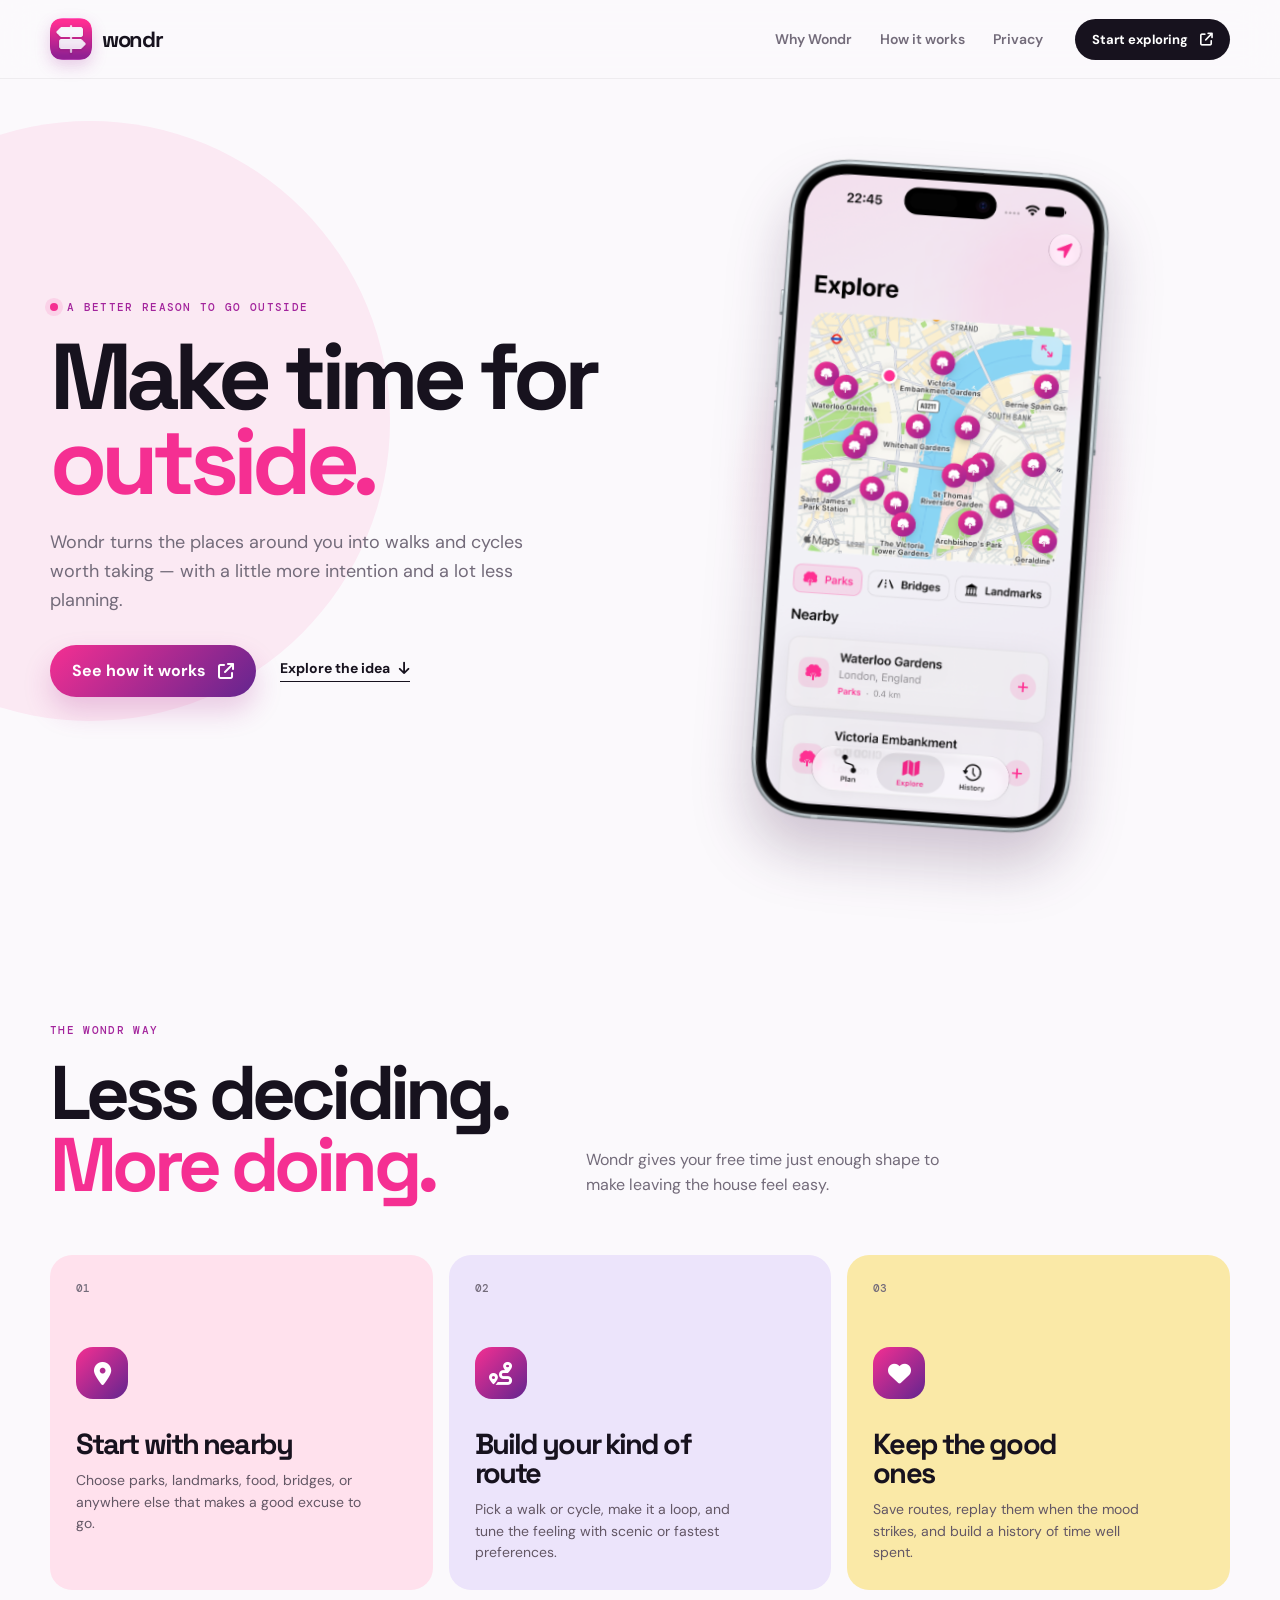
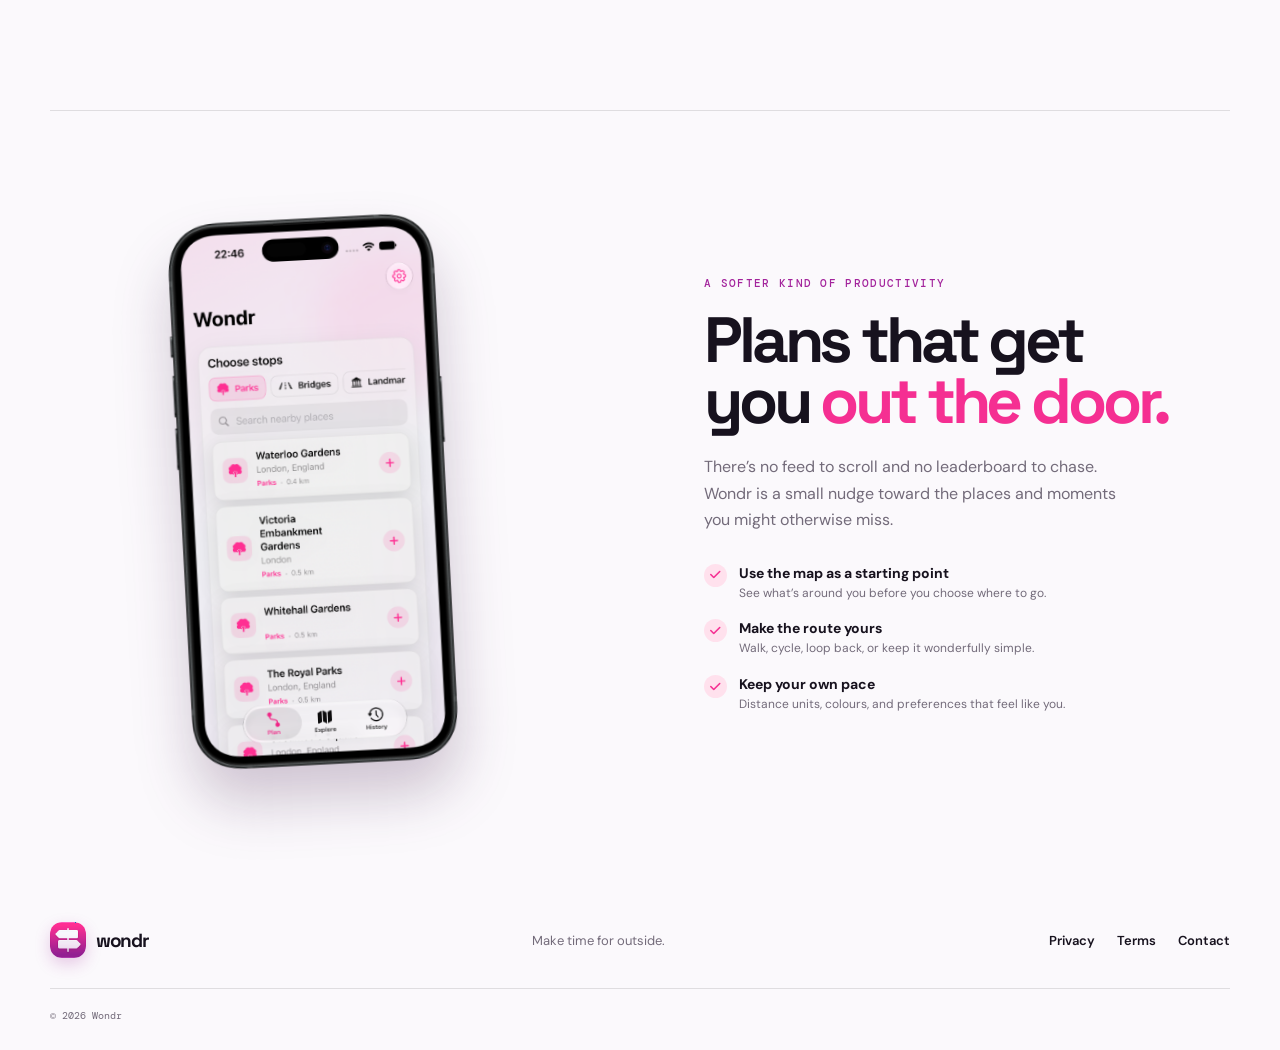
==== index.html @ 444fb749 "initial push" ====
<!doctype html>
<html lang="en">
<head>
  <meta charset="utf-8">
  <meta name="viewport" content="width=device-width, initial-scale=1">
  <meta name="theme-color" content="#f52f92">
  <meta name="description" content="Wondr turns nearby places into walks and cycles worth taking.">
  <title>Wondr — Make time for outside</title>
  <link rel="icon" type="image/svg+xml" href="src/favicon/favicon.svg">
  <link rel="icon" type="image/png" sizes="96x96" href="src/favicon/favicon-96x96.png">
  <link rel="shortcut icon" href="src/favicon/favicon.ico">
  <link rel="apple-touch-icon" sizes="180x180" href="src/favicon/apple-touch-icon.png">
  <link rel="manifest" href="src/favicon/site.webmanifest">
  <link rel="stylesheet" href="https://cdnjs.cloudflare.com/ajax/libs/font-awesome/6.7.2/css/all.min.css">
  <link rel="stylesheet" href="style.css">
</head>
<body>
  <div class="site-shell">
    <header class="site-header" data-header>
      <a class="brand" href="index.html" aria-label="Wondr home"><img src="src/icon/logo.png" alt="" width="42" height="42"><span>wondr</span></a>
      <button class="menu-toggle" type="button" aria-expanded="false" aria-controls="site-nav" data-menu-toggle><span class="sr-only">Open navigation</span><span></span><span></span></button>
      <nav class="site-nav" id="site-nav" aria-label="Main navigation" data-nav><a href="#features">Why Wondr</a><a href="#how-it-works">How it works</a><a href="privacy.html">Privacy</a></nav>
      <a class="header-cta" href="#start">Start exploring <i class="fa-solid fa-arrow-up-right-from-square" aria-hidden="true"></i></a>
    </header>

    <main>
      <section class="hero section-pad" id="start">
        <div class="hero-copy reveal">
          <p class="eyebrow"><span class="eyebrow-dot"></span> A better reason to go outside</p>
          <h1>Make time for <em>outside.</em></h1>
          <p class="hero-lede">Wondr turns the places around you into walks and cycles worth taking — with a little more intention and a lot less planning.</p>
          <div class="hero-actions"><a class="button button-primary" href="#how-it-works">See how it works <i class="fa-solid fa-arrow-up-right-from-square" aria-hidden="true"></i></a><a class="text-link" href="#features">Explore the idea <i class="fa-solid fa-arrow-down" aria-hidden="true"></i></a></div>
        </div>

        <div class="hero-art reveal reveal-delay-1" aria-label="Wondr Explore screen preview"><img class="app-shot app-shot-explore" src="src/assets/sc2.png" alt="Wondr Explore screen showing nearby parks on a map" width="1419" height="2796"></div>
      </section>

      <section class="feature-section section-pad" id="features">
        <div class="section-intro reveal"><p class="eyebrow">The Wondr way</p><h2>Less deciding.<br><em>More doing.</em></h2><p>Wondr gives your free time just enough shape to make leaving the house feel easy.</p></div>
        <div class="feature-grid">
          <article class="feature-card feature-card-pink reveal"><div class="feature-number">01</div><div class="feature-icon"><i class="fa-solid fa-location-dot" aria-hidden="true"></i></div><h3>Start with nearby</h3><p>Choose parks, landmarks, food, bridges, or anywhere else that makes a good excuse to go.</p></article>
          <article class="feature-card feature-card-lilac reveal reveal-delay-1"><div class="feature-number">02</div><div class="feature-icon"><i class="fa-solid fa-route" aria-hidden="true"></i></div><h3>Build your kind of route</h3><p>Pick a walk or cycle, make it a loop, and tune the feeling with scenic or fastest preferences.</p></article>
          <article class="feature-card feature-card-yellow reveal reveal-delay-2"><div class="feature-number">03</div><div class="feature-icon"><i class="fa-solid fa-heart" aria-hidden="true"></i></div><h3>Keep the good ones</h3><p>Save routes, replay them when the mood strikes, and build a history of time well spent.</p></article>
        </div>
      </section>

      <section class="experience-section section-pad" id="how-it-works">
        <div class="experience-visual reveal"><img class="app-shot app-shot-plan" src="src/assets/sc1.png" alt="Wondr Plan screen showing nearby stops to add to a route" width="1419" height="2796"></div>
        <div class="experience-copy reveal reveal-delay-1"><p class="eyebrow">A softer kind of productivity</p><h2>Plans that get you <em>out the door.</em></h2><p>There’s no feed to scroll and no leaderboard to chase. Wondr is a small nudge toward the places and moments you might otherwise miss.</p><ul class="check-list"><li><span><i class="fa-solid fa-check" aria-hidden="true"></i></span><div><strong>Use the map as a starting point</strong><small>See what’s around you before you choose where to go.</small></div></li><li><span><i class="fa-solid fa-check" aria-hidden="true"></i></span><div><strong>Make the route yours</strong><small>Walk, cycle, loop back, or keep it wonderfully simple.</small></div></li><li><span><i class="fa-solid fa-check" aria-hidden="true"></i></span><div><strong>Keep your own pace</strong><small>Distance units, colours, and preferences that feel like you.</small></div></li></ul></div>
      </section>


    </main>

    <footer class="site-footer section-pad"><div class="footer-top"><a class="brand brand-footer" href="index.html"><img src="src/icon/logo.png" alt="" width="36" height="36"><span>wondr</span></a><p>Make time for outside.</p><nav aria-label="Footer navigation"><a href="privacy.html">Privacy</a><a href="terms.html">Terms</a><a href="mailto:hello@getwondr.app">Contact</a></nav></div><div class="footer-bottom"><span>© <span data-year>2026</span> Wondr</span></div></footer>
  </div>
  <script src="script.js" defer></script>
</body>
</html>
---- style.css ----
@import url('https://fonts.googleapis.com/css2?family=DM+Mono:wght@400;500&family=DM+Sans:wght@400;500;600;700&family=Space+Grotesk:wght@500;600;700&display=swap');

:root {
  --ink: #17121e;
  --muted: #736b7a;
  --soft: #fbf9fc;
  --pink: #f52f92;
  --magenta: #a3249c;
  --purple: #63258f;
  --lilac: #eee6fb;
  --yellow: #f8df82;
  --line: rgba(23, 18, 30, .12);
  --radius-lg: 34px;
  --radius-md: 22px;
  --sans: 'DM Sans', -apple-system, BlinkMacSystemFont, sans-serif;
  --display: 'Space Grotesk', var(--sans);
  --mono: 'DM Mono', ui-monospace, monospace;
}

* { box-sizing: border-box; }
html { scroll-behavior: smooth; }
body { margin: 0; color: var(--ink); background: var(--soft); font-family: var(--sans); -webkit-font-smoothing: antialiased; }
img { max-width: 100%; height: auto; }
a { color: inherit; text-decoration: none; }
button, a { -webkit-tap-highlight-color: transparent; }
button { font: inherit; }
.sr-only { position: absolute; width: 1px; height: 1px; overflow: hidden; clip: rect(0, 0, 0, 0); white-space: nowrap; }
.site-shell { overflow: hidden; }
.section-pad { width: min(1180px, calc(100% - 48px)); margin-inline: auto; }

.site-header { position: sticky; z-index: 20; top: 0; display: flex; align-items: center; gap: 32px; width: 100%; padding: 18px max(24px, calc((100% - 1180px) / 2)); background: rgba(251, 249, 252, .84); border-bottom: 1px solid rgba(23, 18, 30, .06); backdrop-filter: blur(18px); transition: box-shadow .25s ease; }
.site-header.is-scrolled { box-shadow: 0 8px 30px rgba(50, 28, 66, .08); }
.brand { display: inline-flex; align-items: center; gap: 10px; font: 700 22px var(--display); letter-spacing: -.06em; }
.brand img { display: block; border-radius: 12px; box-shadow: 0 6px 16px rgba(158, 38, 150, .22); }
.site-nav { display: flex; align-items: center; gap: 28px; margin-left: auto; color: var(--muted); font-size: 14px; font-weight: 600; }
.site-nav a, .site-footer a { transition: color .2s ease; }
.site-nav a:hover, .site-footer a:hover { color: var(--pink); }
.header-cta, .button { display: inline-flex; align-items: center; justify-content: center; gap: 12px; border-radius: 999px; font-weight: 700; transition: transform .2s ease, box-shadow .2s ease, background .2s ease; }
.header-cta { padding: 12px 17px; color: #fff; background: var(--ink); font-size: 13px; }
.header-cta:hover, .button:hover { transform: translateY(-2px); box-shadow: 0 12px 24px rgba(29, 18, 35, .16); }
.menu-toggle { display: none; border: 0; background: transparent; }

.hero { position: relative; display: grid; grid-template-columns: minmax(0, .92fr) minmax(420px, .95fr); align-items: center; min-height: 680px; padding-top: 72px; padding-bottom: 82px; }
.hero::before { position: absolute; z-index: -1; content: ''; top: 42px; left: -260px; width: 600px; height: 600px; border-radius: 50%; background: rgba(245, 47, 146, .08); }
.eyebrow { display: inline-flex; align-items: center; gap: 9px; margin: 0 0 20px; color: var(--magenta); font: 500 11px var(--mono); letter-spacing: .12em; text-transform: uppercase; }
.eyebrow-dot { width: 8px; height: 8px; border-radius: 99px; background: var(--pink); box-shadow: 0 0 0 5px rgba(245, 47, 146, .12); }
h1, h2, h3, p { margin-top: 0; }
h1, h2, h3 { font-family: var(--display); letter-spacing: -.065em; }
h1 { max-width: 650px; margin-bottom: 24px; font-size: clamp(60px, 7.3vw, 100px); line-height: .91; }
h1 em, h2 em { color: var(--pink); font-style: normal; }
.hero-lede { max-width: 480px; margin-bottom: 30px; color: var(--muted); font-size: 18px; line-height: 1.6; }
.hero-actions { display: flex; align-items: center; flex-wrap: wrap; gap: 24px; }
.button { min-height: 52px; padding: 0 22px; }
.button-primary { color: #fff; background: linear-gradient(135deg, var(--pink), var(--purple)); box-shadow: 0 14px 28px rgba(173, 38, 139, .22); }
.button-light { color: var(--purple); background: #fff; }
.text-link { display: inline-flex; align-items: center; gap: 9px; padding-bottom: 4px; color: var(--ink); border-bottom: 1px solid currentColor; font-size: 14px; font-weight: 700; }
.text-link:hover { color: var(--pink); }
.hero-art { position: relative; display: grid; place-items: center; min-height: 640px; }
.hero-art::before { position: absolute; content: ''; width: 430px; height: 430px; border-radius: 50%; background: radial-gradient(circle, rgba(245, 47, 146, .2), rgba(245, 47, 146, 0) 68%); }
.app-shot { position: relative; z-index: 1; display: block; object-fit: contain; filter: drop-shadow(0 34px 28px rgba(65, 30, 77, .24)); }
.app-shot-explore { width: min(350px, 82%); transform: rotate(4deg); }

.feature-section { padding-top: 100px; padding-bottom: 120px; }
.section-intro { display: grid; grid-template-columns: 1fr 1.3fr; column-gap: 40px; align-items: end; margin-bottom: 54px; }
.section-intro .eyebrow { grid-column: 1 / -1; }
.section-intro h2 { margin: 0; font-size: clamp(46px, 6vw, 76px); line-height: .95; }
.section-intro > p:last-child { max-width: 370px; margin: 0 0 3px; color: var(--muted); line-height: 1.55; }
.feature-grid { display: grid; grid-template-columns: repeat(3, 1fr); gap: 16px; }
.feature-card { min-height: 320px; padding: 26px; border-radius: var(--radius-md); }
.feature-card-pink { background: #ffe1ed; }
.feature-card-lilac { background: #ece4fb; }
.feature-card-yellow { background: #fae9a7; }
.feature-number { color: var(--muted); font: 500 11px var(--mono); }
.feature-icon { display: grid; place-items: center; width: 52px; height: 52px; margin: 52px 0 30px; color: #fff; border-radius: 17px; background: linear-gradient(135deg, var(--pink), var(--purple)); font-size: 23px; }
.feature-card h3 { max-width: 240px; margin-bottom: 12px; font-size: 29px; line-height: 1; }
.feature-card p { max-width: 285px; margin: 0; color: #635765; font-size: 14px; line-height: 1.55; }

.experience-section { display: grid; grid-template-columns: 1fr 1fr; align-items: center; gap: clamp(60px, 10vw, 150px); padding-top: 95px; padding-bottom: 115px; border-top: 1px solid var(--line); }
.experience-visual { display: grid; place-items: center; min-height: 560px; }
.app-shot-plan { width: min(290px, 72%); transform: rotate(-3deg); }
.experience-copy h2 { max-width: 480px; margin-bottom: 22px; font-size: clamp(45px, 5vw, 68px); line-height: .96; }
.experience-copy > p:not(.eyebrow) { max-width: 440px; color: var(--muted); line-height: 1.65; }
.check-list { display: grid; gap: 18px; margin: 30px 0 0; padding: 0; list-style: none; }
.check-list li { display: flex; gap: 12px; }
.check-list li > span { display: grid; place-items: center; flex: 0 0 23px; height: 23px; color: var(--pink); border-radius: 50%; background: #ffe1ed; font-size: 12px; font-weight: 700; }
.check-list strong, .check-list small { display: block; }
.check-list strong { margin-bottom: 3px; font-size: 14px; }
.check-list small { color: var(--muted); font-size: 12px; line-height: 1.4; }


.site-footer { padding-top: 30px; padding-bottom: 28px; }
.footer-top, .footer-bottom { display: flex; align-items: center; justify-content: space-between; gap: 20px; }
.footer-top { padding-bottom: 30px; border-bottom: 1px solid var(--line); }
.brand-footer span { font-size: 19px; }
.footer-top > p { margin: 0; color: var(--muted); font-size: 13px; }
.footer-top nav { display: flex; gap: 22px; font-size: 13px; font-weight: 600; }
.footer-bottom { padding-top: 20px; color: var(--muted); font: 10px var(--mono); }

.legal-page { background: var(--soft); }
.legal-main { width: min(880px, calc(100% - 48px)); margin: 0 auto; padding: 100px 0 120px; }
.legal-kicker { color: var(--magenta); font: 500 11px var(--mono); letter-spacing: .12em; text-transform: uppercase; }
.legal-main h1 { max-width: 760px; margin: 18px 0 20px; font-size: clamp(52px, 7vw, 88px); }
.legal-intro { max-width: 650px; color: var(--muted); font-size: 18px; line-height: 1.6; }
.legal-updated { margin-top: 26px; color: var(--muted); font: 11px var(--mono); }
.legal-content { max-width: 720px; margin-top: 80px; }
.legal-content h2 { margin: 45px 0 13px; font-size: 27px; }
.legal-content h2:first-child { margin-top: 0; }
.legal-content p, .legal-content li { color: #5f5666; font-size: 15px; line-height: 1.72; }
.legal-content ul { padding-left: 21px; }
.legal-content a { color: var(--magenta); text-decoration: underline; text-underline-offset: 3px; }
.legal-note { padding: 18px 20px; color: #6f5262; border-radius: 16px; background: #fff1f6; font-size: 13px; line-height: 1.55; }

.reveal { opacity: 0; transform: translateY(18px); transition: opacity .7s ease, transform .7s ease; }
.reveal.is-visible { opacity: 1; transform: none; }
.reveal-delay-1 { transition-delay: .12s; }
.reveal-delay-2 { transition-delay: .22s; }

@media (max-width: 900px) {
  .site-header { gap: 18px; }
  .site-nav { gap: 17px; }
  .header-cta { padding-inline: 13px; }
  .hero { grid-template-columns: 1fr; padding-top: 65px; }
  .hero-copy { max-width: 650px; }
  .hero-art { min-height: 620px; margin-top: 20px; }
  .section-intro { grid-template-columns: 1fr; gap: 20px; }
  .section-intro > p:last-child { max-width: 500px; }
}

@media (max-width: 680px) {
  .section-pad { width: min(100% - 34px, 560px); }
  .site-header { padding: 13px 17px; }
  .brand img { width: 35px; height: 35px; border-radius: 10px; }
  .brand { font-size: 20px; }
  .menu-toggle { display: grid; gap: 5px; margin-left: auto; padding: 7px; }
  .menu-toggle span:not(.sr-only) { display: block; width: 22px; height: 2px; border-radius: 9px; background: var(--ink); transition: transform .2s ease; }
  .site-header.nav-open .menu-toggle span:nth-last-child(2) { transform: translateY(3.5px) rotate(45deg); }
  .site-header.nav-open .menu-toggle span:last-child { transform: translateY(-3.5px) rotate(-45deg); }
  .site-nav { position: absolute; top: calc(100% + 1px); right: 0; left: 0; display: grid; gap: 0; padding: 8px 17px 15px; background: rgba(251, 249, 252, .96); box-shadow: 0 14px 24px rgba(34, 20, 42, .08); transform: translateY(-15px); opacity: 0; pointer-events: none; transition: opacity .2s ease, transform .2s ease; }
  .nav-open .site-nav { transform: none; opacity: 1; pointer-events: auto; }
  .site-nav a { padding: 14px 2px; border-bottom: 1px solid var(--line); }
  .header-cta { display: none; }
  h1 { font-size: clamp(56px, 16vw, 84px); }
  .hero-lede { font-size: 16px; }
  .hero { min-height: 0; padding-top: 58px; padding-bottom: 65px; }
  .hero-art { min-height: 560px; margin-inline: -25px; }
  .app-shot-explore { width: min(315px, 88%); }
  .feature-section, .experience-section { padding-top: 76px; padding-bottom: 85px; }
  .feature-grid { grid-template-columns: 1fr; }
  .feature-card { min-height: 280px; }
  .feature-icon { margin-top: 35px; }
  .experience-section { grid-template-columns: 1fr; gap: 40px; }
  .experience-visual { min-height: 540px; }
  .app-shot-plan { width: min(275px, 78%); }
  .experience-copy h2 { font-size: 49px; }
  .footer-top, .footer-bottom { align-items: flex-start; flex-direction: column; }
  .footer-top { gap: 15px; }
  .footer-top nav { flex-wrap: wrap; gap: 15px; }
  .legal-main { width: min(100% - 34px, 560px); padding: 70px 0 80px; }
  .legal-content { margin-top: 52px; }
  .legal-main h1 { font-size: 56px; }
}

@media (prefers-reduced-motion: reduce) {
  html { scroll-behavior: auto; }
  .reveal { opacity: 1; transform: none; transition: none; }
  .header-cta, .button { transition: none; }
}
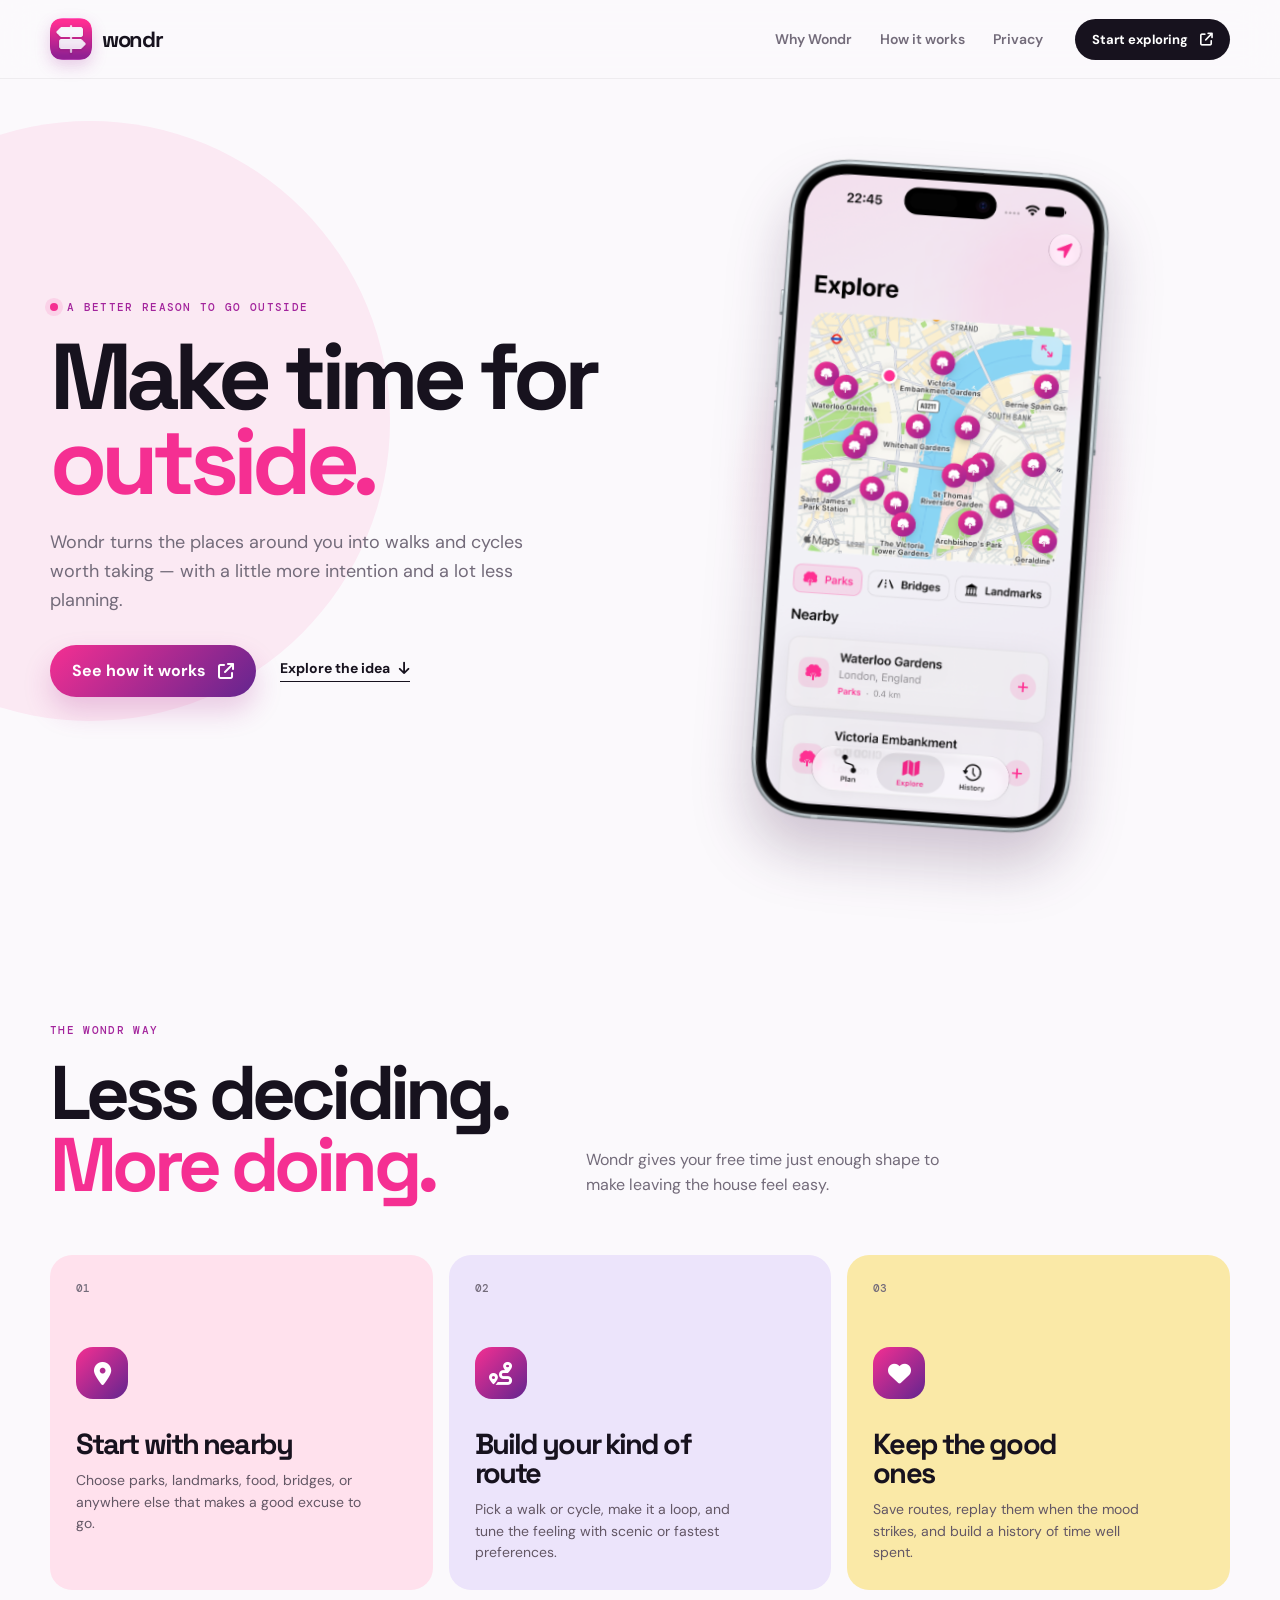
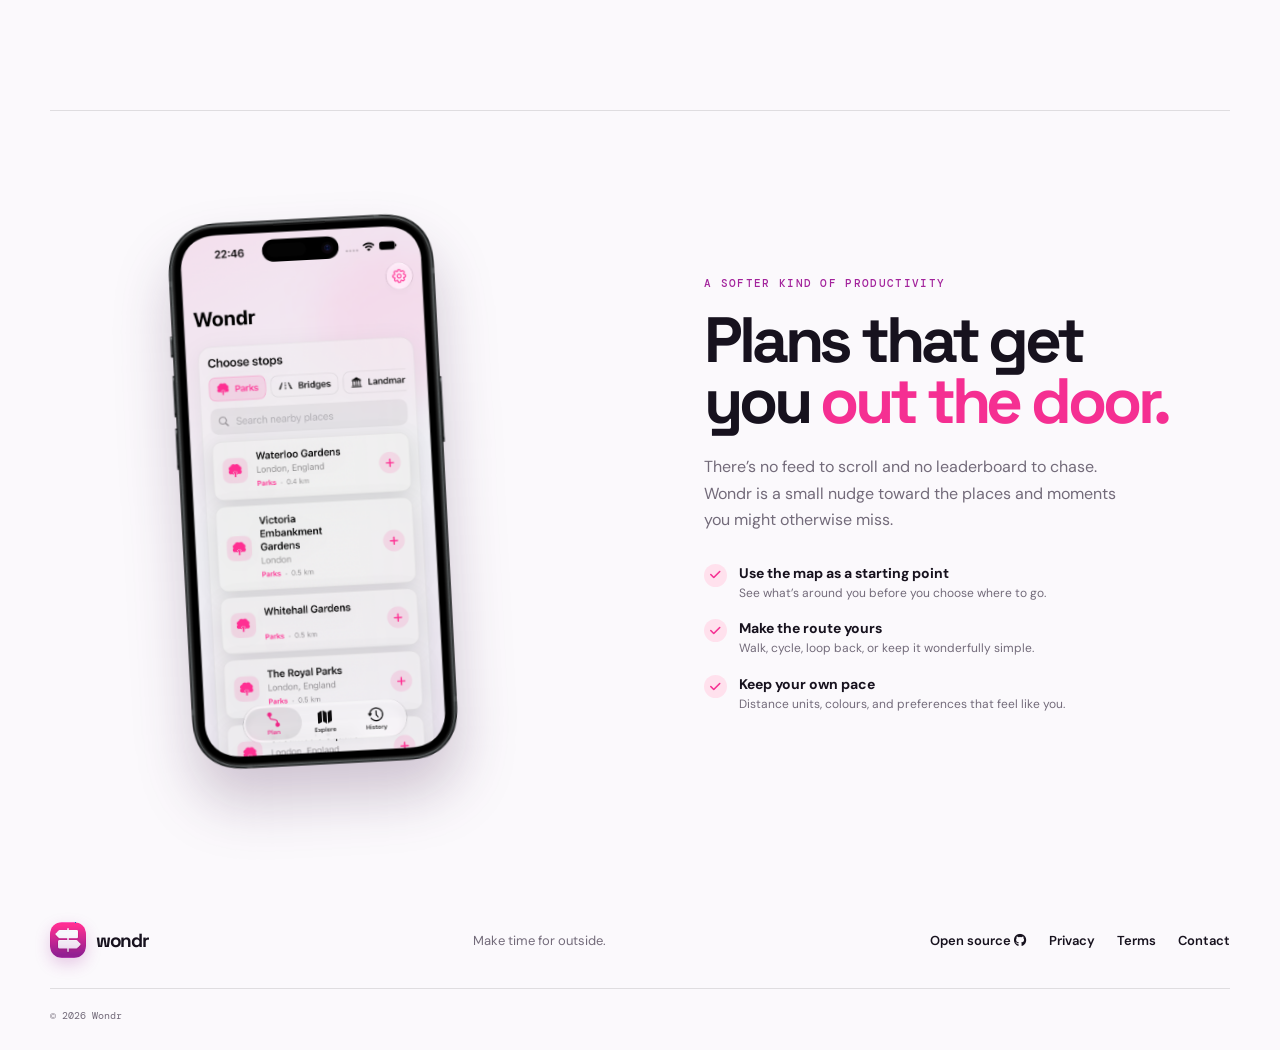
==== commit ca161f22: "add gh" ====
--- a/index.html
+++ b/index.html
@@ -52,7 +52,7 @@
 
     </main>
 
-    <footer class="site-footer section-pad"><div class="footer-top"><a class="brand brand-footer" href="index.html"><img src="src/icon/logo.png" alt="" width="36" height="36"><span>wondr</span></a><p>Make time for outside.</p><nav aria-label="Footer navigation"><a href="privacy.html">Privacy</a><a href="terms.html">Terms</a><a href="mailto:hello@getwondr.app">Contact</a></nav></div><div class="footer-bottom"><span>© <span data-year>2026</span> Wondr</span></div></footer>
+    <footer class="site-footer section-pad"><div class="footer-top"><a class="brand brand-footer" href="index.html"><img src="src/icon/logo.png" alt="" width="36" height="36"><span>wondr</span></a><p>Make time for outside.</p><nav aria-label="Footer navigation"><a href="https://github.com/seunabi/WondrApp" target="_blank" rel="noopener noreferrer">Open source <i class="fa-brands fa-github" aria-hidden="true"></i></a><a href="privacy.html">Privacy</a><a href="terms.html">Terms</a><a href="mailto:hello@getwondr.app">Contact</a></nav></div><div class="footer-bottom"><span>© <span data-year>2026</span> Wondr</span></div></footer>
   </div>
   <script src="script.js" defer></script>
 </body>
